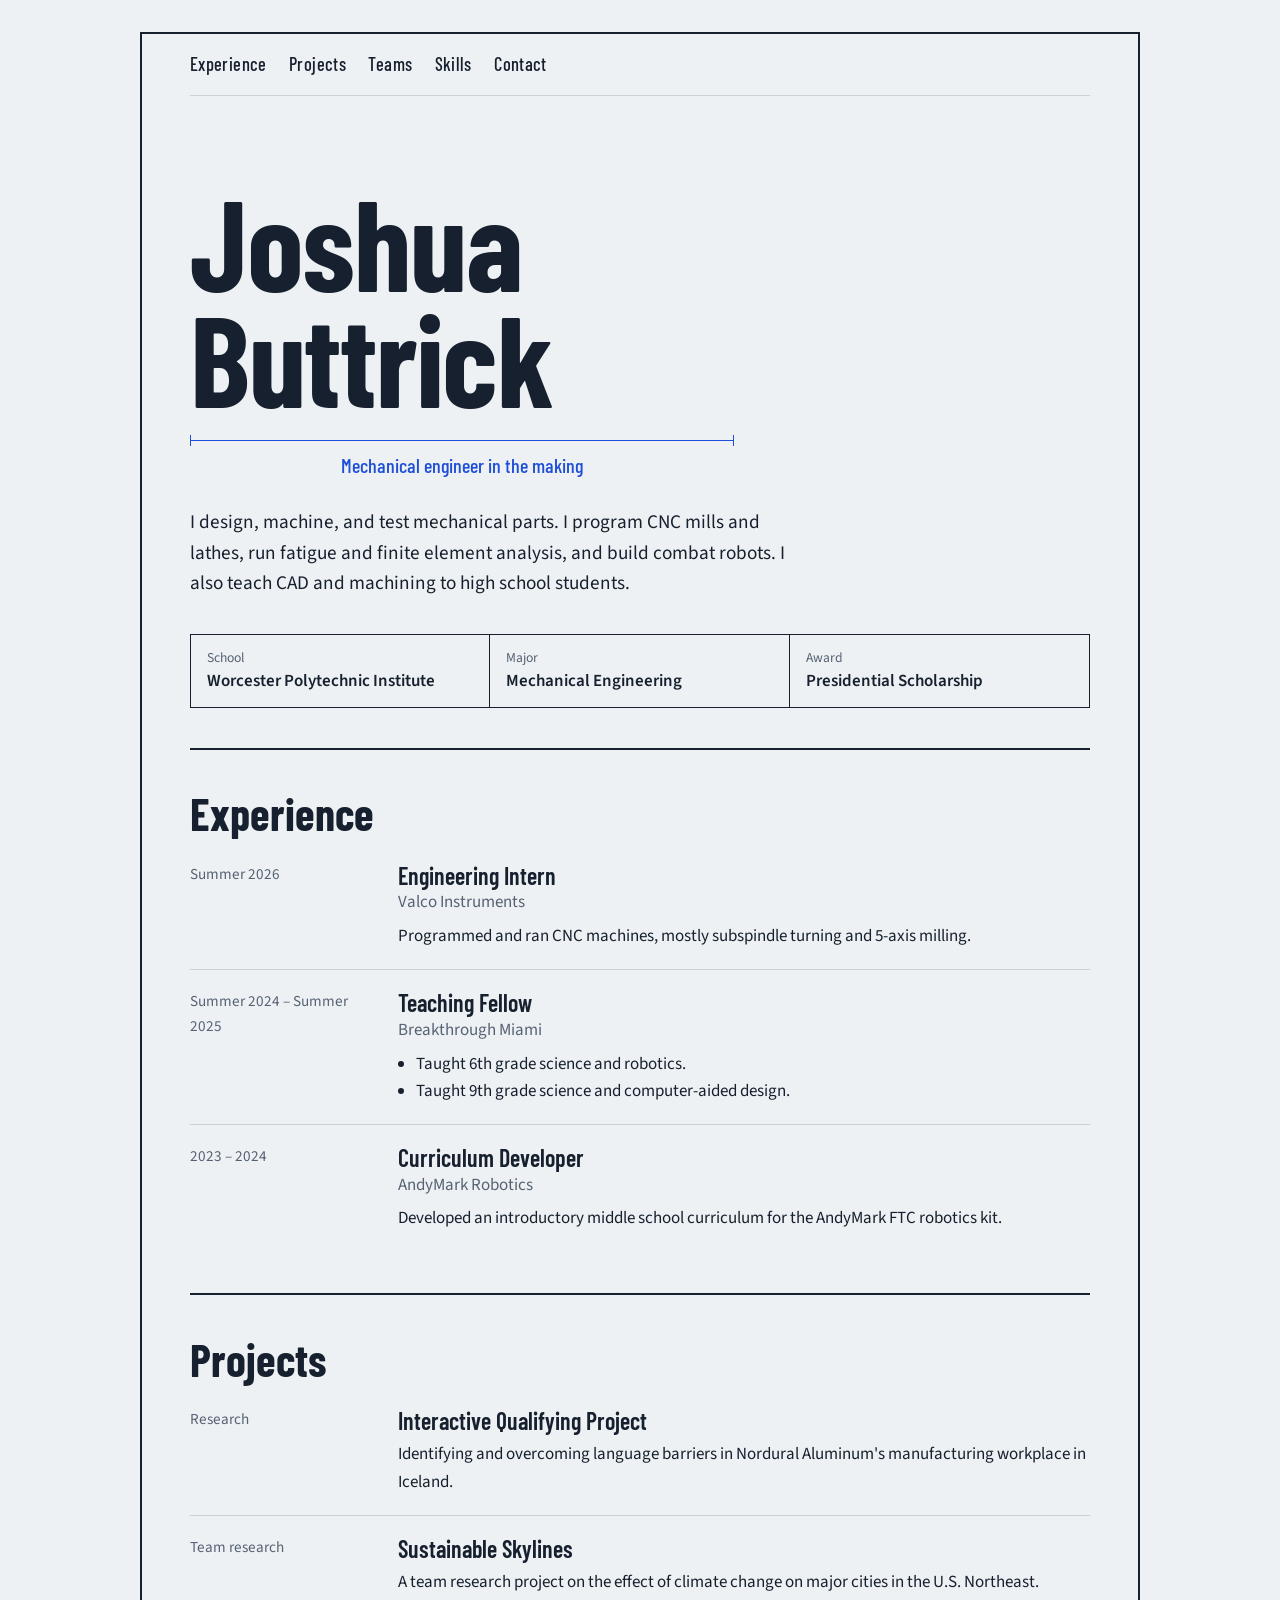
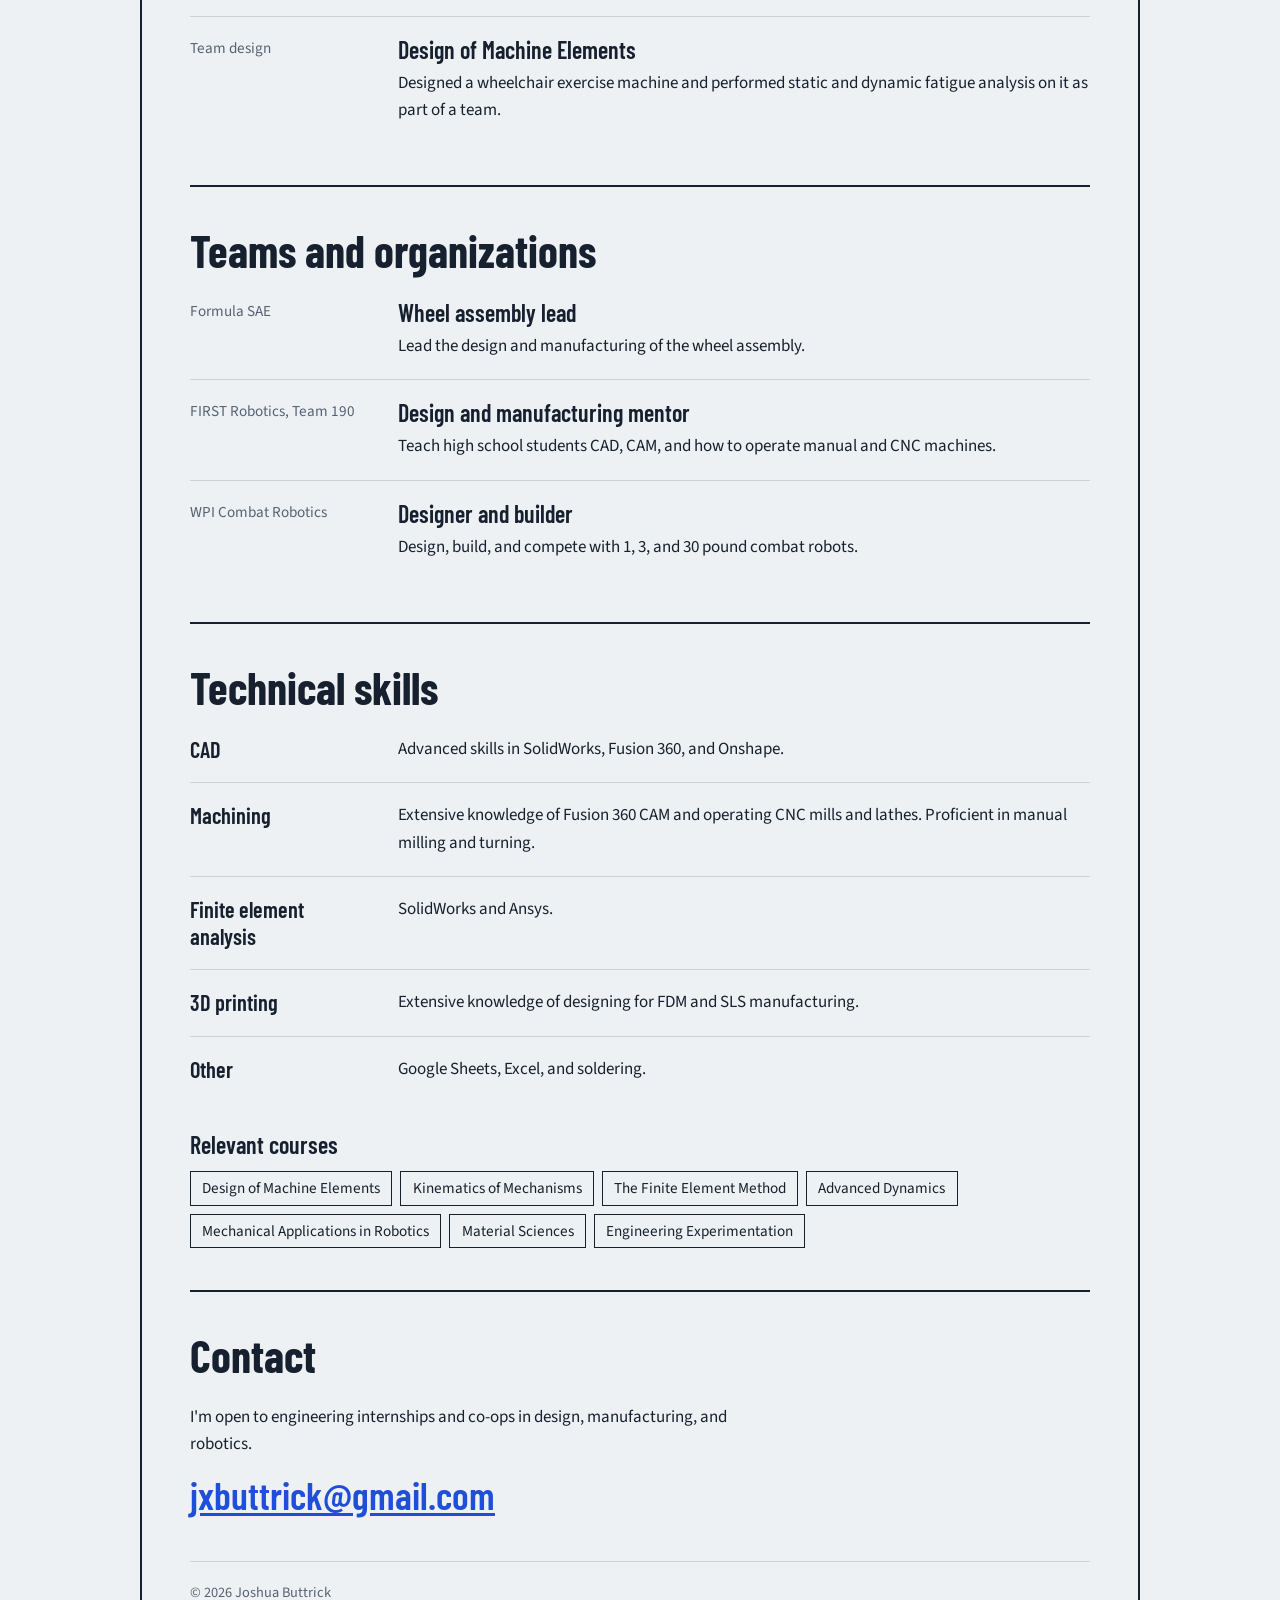
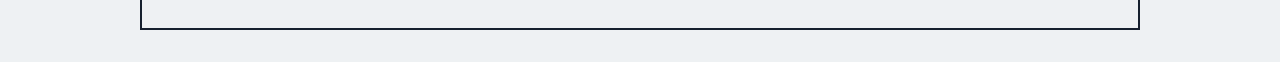
==== index.html @ f238e93f "Add files via upload" ====
<!DOCTYPE html>
<html lang="en">
<head>
<meta charset="utf-8">
<meta name="viewport" content="width=device-width, initial-scale=1">
<title>Joshua Buttrick – Mechanical Engineering Portfolio</title>
<meta name="description" content="Joshua Buttrick is a mechanical engineering student at WPI focused on CAD, CNC machining, FEA, and robotics.">
<link rel="icon" href="data:image/svg+xml,<svg xmlns=%22http://www.w3.org/2000/svg%22 viewBox=%220 0 100 100%22><text y=%22.9em%22 font-size=%2290%22>⚙️</text></svg>">
<link rel="preconnect" href="https://fonts.googleapis.com">
<link rel="preconnect" href="https://fonts.gstatic.com" crossorigin>
<link href="https://fonts.googleapis.com/css2?family=Barlow+Condensed:wght@500;600;700&family=Source+Sans+3:wght@400;600&display=swap" rel="stylesheet">
<style>
:root{
  --paper:#eef1f3; --ink:#16202e; --muted:#566274; --line:#16202e; --soft:#c9d1d9; --accent:#1f4fd8;
  --head:"Barlow Condensed","Arial Narrow",Arial,sans-serif;
  --body:"Source Sans 3","Segoe UI",Helvetica,Arial,sans-serif;
}
@media (prefers-color-scheme:dark){
  :root:not([data-theme="light"]){--paper:#10161f; --ink:#e7ecf1; --muted:#9aa7b6; --line:#e7ecf1; --soft:#2b3645; --accent:#7ea2ff}
}
*{box-sizing:border-box}
html{scroll-behavior:smooth}
body{margin:0;background:var(--paper);color:var(--ink);font:400 1.0625rem/1.6 var(--body)}
a{color:var(--accent);text-underline-offset:3px}
a:focus-visible{outline:2px solid var(--accent);outline-offset:3px}
.sheet{max-width:1000px;margin:clamp(.75rem,3vw,2rem) auto;border:2px solid var(--line);padding:0 clamp(1.1rem,4vw,3rem)}
nav{display:flex;gap:1.4rem;flex-wrap:wrap;padding:1rem 0;border-bottom:1px solid var(--soft);font-family:var(--head);font-size:1.15rem;font-weight:500;letter-spacing:.02em}
nav a{color:var(--ink);text-decoration:none}
nav a:hover{color:var(--accent)}
header{padding:clamp(2.5rem,8vw,5.5rem) 0 2.5rem}
h1{font:700 clamp(3.4rem,13vw,8rem)/.9 var(--head);margin:0;letter-spacing:-.01em}
.dim{position:relative;margin:1.6rem 0 0;border-top:1.5px solid var(--accent);max-width:34rem;padding-top:.5rem;color:var(--accent);font-family:var(--head);font-size:1.25rem;font-weight:500;text-align:center}
.dim::before,.dim::after{content:"";position:absolute;top:-6px;height:11px;border-left:1.5px solid var(--accent)}
.dim::before{left:0}.dim::after{right:0}
.lede{max-width:38rem;margin:1.6rem 0 0;font-size:1.2rem}
.title-block{display:grid;grid-template-columns:repeat(auto-fit,minmax(220px,1fr));border:1.5px solid var(--line);margin-top:2.2rem}
.title-block div{padding:.7rem 1rem;border-right:1.5px solid var(--line)}
.title-block div:last-child{border-right:0}
.title-block small{display:block;color:var(--muted);font-size:.85rem}
.title-block b{font-weight:600}
@media (max-width:700px){.title-block div{border-right:0;border-bottom:1.5px solid var(--line)}.title-block div:last-child{border-bottom:0}}
section{padding:2.6rem 0;border-top:2px solid var(--line)}
h2{font:700 clamp(2rem,5vw,2.8rem)/1 var(--head);margin:0 0 1.6rem}
h3{font:600 1.5rem/1.15 var(--head);margin:0}
.row{display:grid;grid-template-columns:11rem 1fr;gap:.4rem 2rem;padding:1.2rem 0;border-top:1px solid var(--soft)}
.row:first-of-type{border-top:0;padding-top:0}
.when{color:var(--muted);font-size:.95rem}
.row p,.row ul{margin:.4rem 0 0}
.row ul{padding-left:1.1rem}
.org{color:var(--muted)}
@media (max-width:700px){.row{grid-template-columns:1fr}}
dl{margin:0}
dl .row dt{font:600 1.4rem/1.2 var(--head)}
dl .row dd{margin:0}
.courses{display:flex;flex-wrap:wrap;gap:.5rem}
.courses span{border:1px solid var(--line);padding:.25rem .7rem;font-size:.95rem}
.contact p{max-width:34rem;margin:0 0 1rem}
.contact .big{font:600 clamp(1.6rem,5vw,2.4rem)/1.1 var(--head)}
footer{padding:1.2rem 0 1.5rem;border-top:1px solid var(--soft);color:var(--muted);font-size:.9rem}
@media (prefers-reduced-motion:reduce){html{scroll-behavior:auto}}
</style>
</head>
<body>
<div class="sheet">
  <nav aria-label="Sections">
    <a href="#experience">Experience</a>
    <a href="#projects">Projects</a>
    <a href="#teams">Teams</a>
    <a href="#skills">Skills</a>
    <a href="#contact">Contact</a>
  </nav>

  <header>
    <h1>Joshua<br>Buttrick</h1>
    <div class="dim">Mechanical engineer in the making</div>
    <p class="lede">I design, machine, and test mechanical parts. I program CNC mills and lathes, run fatigue and finite element analysis, and build combat robots. I also teach CAD and machining to high school students.</p>
    <div class="title-block">
      <div><small>School</small><b>Worcester Polytechnic Institute</b></div>
      <div><small>Major</small><b>Mechanical Engineering</b></div>
      <div><small>Award</small><b>Presidential Scholarship</b></div>
    </div>
  </header>

  <section id="experience">
    <h2>Experience</h2>
    <div class="row">
      <div class="when">Summer 2026</div>
      <div>
        <h3>Engineering Intern</h3>
        <div class="org">Valco Instruments</div>
        <p>Programmed and ran CNC machines, mostly subspindle turning and 5-axis milling.</p>
      </div>
    </div>
    <div class="row">
      <div class="when">Summer 2024 – Summer 2025</div>
      <div>
        <h3>Teaching Fellow</h3>
        <div class="org">Breakthrough Miami</div>
        <ul>
          <li>Taught 6th grade science and robotics.</li>
          <li>Taught 9th grade science and computer-aided design.</li>
        </ul>
      </div>
    </div>
    <div class="row">
      <div class="when">2023 – 2024</div>
      <div>
        <h3>Curriculum Developer</h3>
        <div class="org">AndyMark Robotics</div>
        <p>Developed an introductory middle school curriculum for the AndyMark FTC robotics kit.</p>
      </div>
    </div>
  </section>

  <section id="projects">
    <h2>Projects</h2>
    <div class="row">
      <div class="when">Research</div>
      <div>
        <h3>Interactive Qualifying Project</h3>
        <p>Identifying and overcoming language barriers in Nordural Aluminum's manufacturing workplace in Iceland.</p>
      </div>
    </div>
    <div class="row">
      <div class="when">Team research</div>
      <div>
        <h3>Sustainable Skylines</h3>
        <p>A team research project on the effect of climate change on major cities in the U.S. Northeast.</p>
      </div>
    </div>
    <div class="row">
      <div class="when">Team design</div>
      <div>
        <h3>Design of Machine Elements</h3>
        <p>Designed a wheelchair exercise machine and performed static and dynamic fatigue analysis on it as part of a team.</p>
      </div>
    </div>
  </section>

  <section id="teams">
    <h2>Teams and organizations</h2>
    <div class="row">
      <div class="when">Formula SAE</div>
      <div>
        <h3>Wheel assembly lead</h3>
        <p>Lead the design and manufacturing of the wheel assembly.</p>
      </div>
    </div>
    <div class="row">
      <div class="when">FIRST Robotics, Team 190</div>
      <div>
        <h3>Design and manufacturing mentor</h3>
        <p>Teach high school students CAD, CAM, and how to operate manual and CNC machines.</p>
      </div>
    </div>
    <div class="row">
      <div class="when">WPI Combat Robotics</div>
      <div>
        <h3>Designer and builder</h3>
        <p>Design, build, and compete with 1, 3, and 30 pound combat robots.</p>
      </div>
    </div>
  </section>

  <section id="skills">
    <h2>Technical skills</h2>
    <dl>
      <div class="row"><dt>CAD</dt><dd>Advanced skills in SolidWorks, Fusion 360, and Onshape.</dd></div>
      <div class="row"><dt>Machining</dt><dd>Extensive knowledge of Fusion 360 CAM and operating CNC mills and lathes. Proficient in manual milling and turning.</dd></div>
      <div class="row"><dt>Finite element analysis</dt><dd>SolidWorks and Ansys.</dd></div>
      <div class="row"><dt>3D printing</dt><dd>Extensive knowledge of designing for FDM and SLS manufacturing.</dd></div>
      <div class="row"><dt>Other</dt><dd>Google Sheets, Excel, and soldering.</dd></div>
    </dl>
    <h3 style="margin:1.8rem 0 .8rem">Relevant courses</h3>
    <div class="courses">
      <span>Design of Machine Elements</span><span>Kinematics of Mechanisms</span><span>The Finite Element Method</span><span>Advanced Dynamics</span><span>Mechanical Applications in Robotics</span><span>Material Sciences</span><span>Engineering Experimentation</span>
    </div>
  </section>

  <section id="contact" class="contact">
    <h2>Contact</h2>
    <p>I'm open to engineering internships and co-ops in design, manufacturing, and robotics.</p>
    <a class="big" href="mailto:jxbuttrick@gmail.com">jxbuttrick@gmail.com</a>
  </section>

  <footer>© <span id="y">2026</span> Joshua Buttrick</footer>
</div>
<script>document.getElementById("y").textContent=new Date().getFullYear();</script>
</body>
</html>
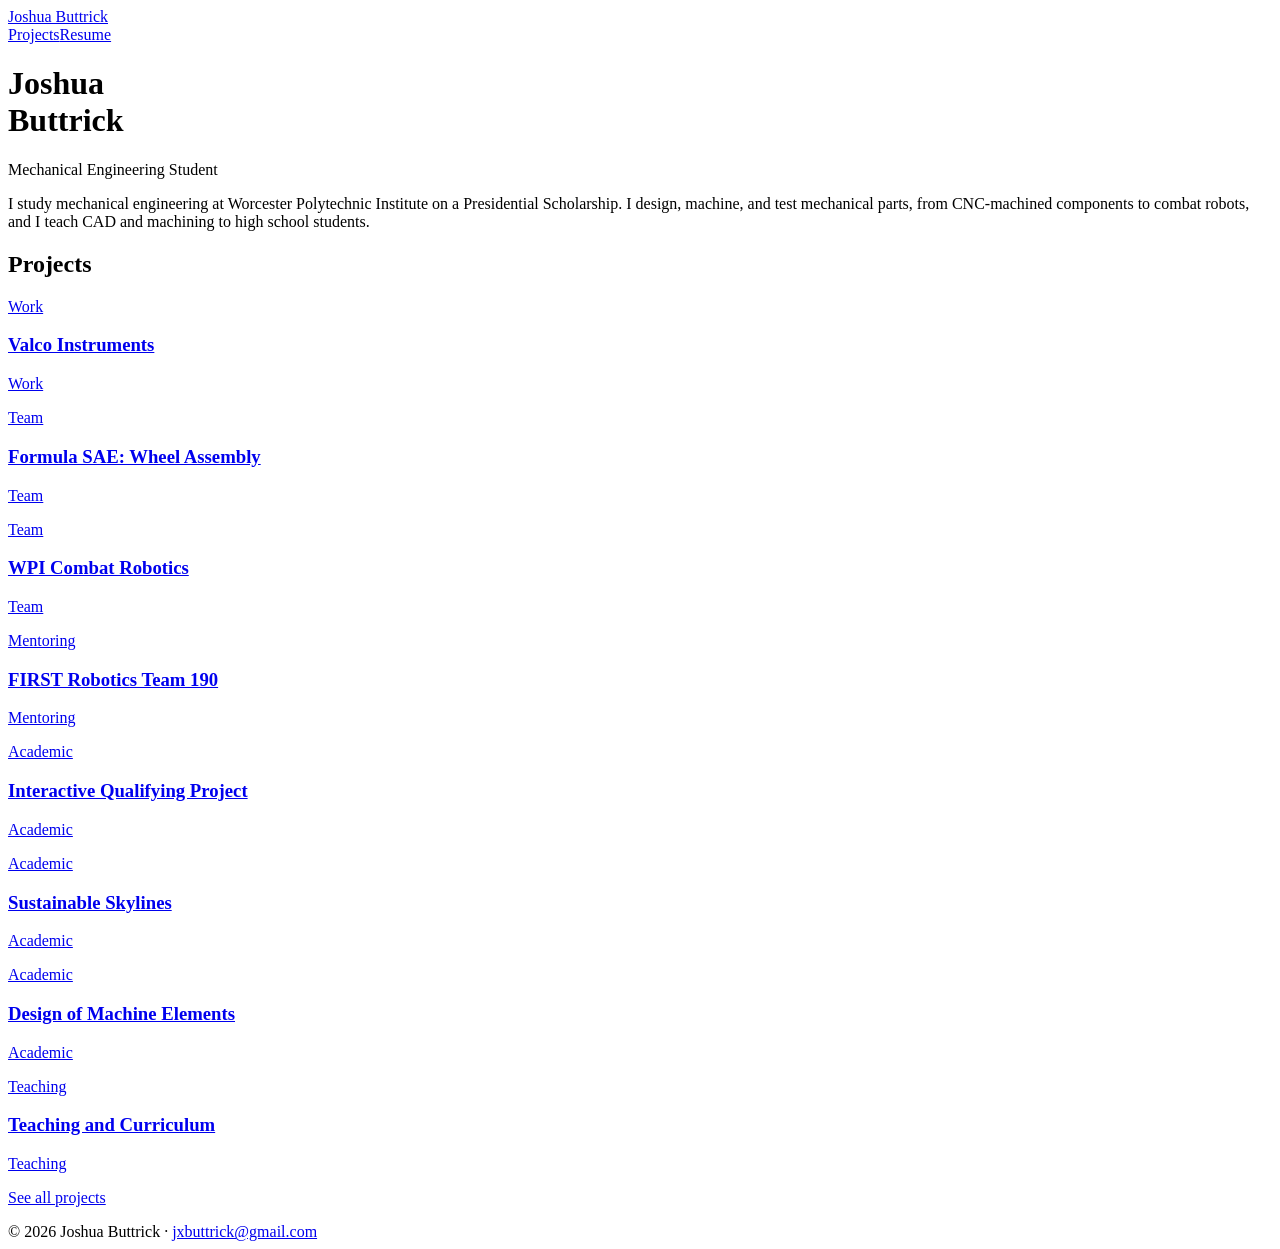
==== commit 4d457ce2: "Update index.html" ====
--- a/index.html
+++ b/index.html
@@ -1,190 +1,14 @@
 <!DOCTYPE html>
-<html lang="en">
-<head>
-<meta charset="utf-8">
-<meta name="viewport" content="width=device-width, initial-scale=1">
-<title>Joshua Buttrick – Mechanical Engineering Portfolio</title>
-<meta name="description" content="Joshua Buttrick is a mechanical engineering student at WPI focused on CAD, CNC machining, FEA, and robotics.">
-<link rel="icon" href="data:image/svg+xml,<svg xmlns=%22http://www.w3.org/2000/svg%22 viewBox=%220 0 100 100%22><text y=%22.9em%22 font-size=%2290%22>⚙️</text></svg>">
-<link rel="preconnect" href="https://fonts.googleapis.com">
-<link rel="preconnect" href="https://fonts.gstatic.com" crossorigin>
+<html lang="en"><head><meta charset="utf-8"><meta name="viewport" content="width=device-width, initial-scale=1">
+<title>Joshua Buttrick | Mechanical Engineering Portfolio</title><meta name="description" content="Joshua Buttrick is a mechanical engineering student at WPI focused on CAD, CNC machining, FEA, and robotics.">
+<link rel="preconnect" href="https://fonts.googleapis.com"><link rel="preconnect" href="https://fonts.gstatic.com" crossorigin>
 <link href="https://fonts.googleapis.com/css2?family=Barlow+Condensed:wght@500;600;700&family=Source+Sans+3:wght@400;600&display=swap" rel="stylesheet">
-<style>
-:root{
-  --paper:#eef1f3; --ink:#16202e; --muted:#566274; --line:#16202e; --soft:#c9d1d9; --accent:#1f4fd8;
-  --head:"Barlow Condensed","Arial Narrow",Arial,sans-serif;
-  --body:"Source Sans 3","Segoe UI",Helvetica,Arial,sans-serif;
-}
-@media (prefers-color-scheme:dark){
-  :root:not([data-theme="light"]){--paper:#10161f; --ink:#e7ecf1; --muted:#9aa7b6; --line:#e7ecf1; --soft:#2b3645; --accent:#7ea2ff}
-}
-*{box-sizing:border-box}
-html{scroll-behavior:smooth}
-body{margin:0;background:var(--paper);color:var(--ink);font:400 1.0625rem/1.6 var(--body)}
-a{color:var(--accent);text-underline-offset:3px}
-a:focus-visible{outline:2px solid var(--accent);outline-offset:3px}
-.sheet{max-width:1000px;margin:clamp(.75rem,3vw,2rem) auto;border:2px solid var(--line);padding:0 clamp(1.1rem,4vw,3rem)}
-nav{display:flex;gap:1.4rem;flex-wrap:wrap;padding:1rem 0;border-bottom:1px solid var(--soft);font-family:var(--head);font-size:1.15rem;font-weight:500;letter-spacing:.02em}
-nav a{color:var(--ink);text-decoration:none}
-nav a:hover{color:var(--accent)}
-header{padding:clamp(2.5rem,8vw,5.5rem) 0 2.5rem}
-h1{font:700 clamp(3.4rem,13vw,8rem)/.9 var(--head);margin:0;letter-spacing:-.01em}
-.dim{position:relative;margin:1.6rem 0 0;border-top:1.5px solid var(--accent);max-width:34rem;padding-top:.5rem;color:var(--accent);font-family:var(--head);font-size:1.25rem;font-weight:500;text-align:center}
-.dim::before,.dim::after{content:"";position:absolute;top:-6px;height:11px;border-left:1.5px solid var(--accent)}
-.dim::before{left:0}.dim::after{right:0}
-.lede{max-width:38rem;margin:1.6rem 0 0;font-size:1.2rem}
-.title-block{display:grid;grid-template-columns:repeat(auto-fit,minmax(220px,1fr));border:1.5px solid var(--line);margin-top:2.2rem}
-.title-block div{padding:.7rem 1rem;border-right:1.5px solid var(--line)}
-.title-block div:last-child{border-right:0}
-.title-block small{display:block;color:var(--muted);font-size:.85rem}
-.title-block b{font-weight:600}
-@media (max-width:700px){.title-block div{border-right:0;border-bottom:1.5px solid var(--line)}.title-block div:last-child{border-bottom:0}}
-section{padding:2.6rem 0;border-top:2px solid var(--line)}
-h2{font:700 clamp(2rem,5vw,2.8rem)/1 var(--head);margin:0 0 1.6rem}
-h3{font:600 1.5rem/1.15 var(--head);margin:0}
-.row{display:grid;grid-template-columns:11rem 1fr;gap:.4rem 2rem;padding:1.2rem 0;border-top:1px solid var(--soft)}
-.row:first-of-type{border-top:0;padding-top:0}
-.when{color:var(--muted);font-size:.95rem}
-.row p,.row ul{margin:.4rem 0 0}
-.row ul{padding-left:1.1rem}
-.org{color:var(--muted)}
-@media (max-width:700px){.row{grid-template-columns:1fr}}
-dl{margin:0}
-dl .row dt{font:600 1.4rem/1.2 var(--head)}
-dl .row dd{margin:0}
-.courses{display:flex;flex-wrap:wrap;gap:.5rem}
-.courses span{border:1px solid var(--line);padding:.25rem .7rem;font-size:.95rem}
-.contact p{max-width:34rem;margin:0 0 1rem}
-.contact .big{font:600 clamp(1.6rem,5vw,2.4rem)/1.1 var(--head)}
-footer{padding:1.2rem 0 1.5rem;border-top:1px solid var(--soft);color:var(--muted);font-size:.9rem}
-@media (prefers-reduced-motion:reduce){html{scroll-behavior:auto}}
-</style>
-</head>
-<body>
-<div class="sheet">
-  <nav aria-label="Sections">
-    <a href="#experience">Experience</a>
-    <a href="#projects">Projects</a>
-    <a href="#teams">Teams</a>
-    <a href="#skills">Skills</a>
-    <a href="#contact">Contact</a>
-  </nav>
-
-  <header>
-    <h1>Joshua<br>Buttrick</h1>
-    <div class="dim">Mechanical engineer in the making</div>
-    <p class="lede">I design, machine, and test mechanical parts. I program CNC mills and lathes, run fatigue and finite element analysis, and build combat robots. I also teach CAD and machining to high school students.</p>
-    <div class="title-block">
-      <div><small>School</small><b>Worcester Polytechnic Institute</b></div>
-      <div><small>Major</small><b>Mechanical Engineering</b></div>
-      <div><small>Award</small><b>Presidential Scholarship</b></div>
-    </div>
-  </header>
-
-  <section id="experience">
-    <h2>Experience</h2>
-    <div class="row">
-      <div class="when">Summer 2026</div>
-      <div>
-        <h3>Engineering Intern</h3>
-        <div class="org">Valco Instruments</div>
-        <p>Programmed and ran CNC machines, mostly subspindle turning and 5-axis milling.</p>
-      </div>
-    </div>
-    <div class="row">
-      <div class="when">Summer 2024 – Summer 2025</div>
-      <div>
-        <h3>Teaching Fellow</h3>
-        <div class="org">Breakthrough Miami</div>
-        <ul>
-          <li>Taught 6th grade science and robotics.</li>
-          <li>Taught 9th grade science and computer-aided design.</li>
-        </ul>
-      </div>
-    </div>
-    <div class="row">
-      <div class="when">2023 – 2024</div>
-      <div>
-        <h3>Curriculum Developer</h3>
-        <div class="org">AndyMark Robotics</div>
-        <p>Developed an introductory middle school curriculum for the AndyMark FTC robotics kit.</p>
-      </div>
-    </div>
-  </section>
-
-  <section id="projects">
-    <h2>Projects</h2>
-    <div class="row">
-      <div class="when">Research</div>
-      <div>
-        <h3>Interactive Qualifying Project</h3>
-        <p>Identifying and overcoming language barriers in Nordural Aluminum's manufacturing workplace in Iceland.</p>
-      </div>
-    </div>
-    <div class="row">
-      <div class="when">Team research</div>
-      <div>
-        <h3>Sustainable Skylines</h3>
-        <p>A team research project on the effect of climate change on major cities in the U.S. Northeast.</p>
-      </div>
-    </div>
-    <div class="row">
-      <div class="when">Team design</div>
-      <div>
-        <h3>Design of Machine Elements</h3>
-        <p>Designed a wheelchair exercise machine and performed static and dynamic fatigue analysis on it as part of a team.</p>
-      </div>
-    </div>
-  </section>
-
-  <section id="teams">
-    <h2>Teams and organizations</h2>
-    <div class="row">
-      <div class="when">Formula SAE</div>
-      <div>
-        <h3>Wheel assembly lead</h3>
-        <p>Lead the design and manufacturing of the wheel assembly.</p>
-      </div>
-    </div>
-    <div class="row">
-      <div class="when">FIRST Robotics, Team 190</div>
-      <div>
-        <h3>Design and manufacturing mentor</h3>
-        <p>Teach high school students CAD, CAM, and how to operate manual and CNC machines.</p>
-      </div>
-    </div>
-    <div class="row">
-      <div class="when">WPI Combat Robotics</div>
-      <div>
-        <h3>Designer and builder</h3>
-        <p>Design, build, and compete with 1, 3, and 30 pound combat robots.</p>
-      </div>
-    </div>
-  </section>
-
-  <section id="skills">
-    <h2>Technical skills</h2>
-    <dl>
-      <div class="row"><dt>CAD</dt><dd>Advanced skills in SolidWorks, Fusion 360, and Onshape.</dd></div>
-      <div class="row"><dt>Machining</dt><dd>Extensive knowledge of Fusion 360 CAM and operating CNC mills and lathes. Proficient in manual milling and turning.</dd></div>
-      <div class="row"><dt>Finite element analysis</dt><dd>SolidWorks and Ansys.</dd></div>
-      <div class="row"><dt>3D printing</dt><dd>Extensive knowledge of designing for FDM and SLS manufacturing.</dd></div>
-      <div class="row"><dt>Other</dt><dd>Google Sheets, Excel, and soldering.</dd></div>
-    </dl>
-    <h3 style="margin:1.8rem 0 .8rem">Relevant courses</h3>
-    <div class="courses">
-      <span>Design of Machine Elements</span><span>Kinematics of Mechanisms</span><span>The Finite Element Method</span><span>Advanced Dynamics</span><span>Mechanical Applications in Robotics</span><span>Material Sciences</span><span>Engineering Experimentation</span>
-    </div>
-  </section>
-
-  <section id="contact" class="contact">
-    <h2>Contact</h2>
-    <p>I'm open to engineering internships and co-ops in design, manufacturing, and robotics.</p>
-    <a class="big" href="mailto:jxbuttrick@gmail.com">jxbuttrick@gmail.com</a>
-  </section>
-
-  <footer>© <span id="y">2026</span> Joshua Buttrick</footer>
-</div>
-<script>document.getElementById("y").textContent=new Date().getFullYear();</script>
-</body>
-</html>
+<link rel="stylesheet" href="style.css"></head><body>
+<header class="top"><div class="wrap"><a href="index.html">Joshua Buttrick</a>
+<nav aria-label="Main"><a href="projects/index.html">Projects</a><a href="resume.html">Resume</a></nav></div></header>
+<main class="wrap"><div class="hero"><h1>Joshua<br>Buttrick</h1>
+<div class="dim">Mechanical Engineering Student</div>
+<p class="lede">I study mechanical engineering at Worcester Polytechnic Institute on a Presidential Scholarship. I design, machine, and test mechanical parts, from CNC-machined components to combat robots, and I teach CAD and machining to high school students.</p></div>
+<section><h2>Projects</h2><div class="grid"><a class="card" href="projects/valco.html"><div class="thumb">Work<img src="img/valco.jpg" alt="" loading="lazy" onerror="this.remove()"></div><h3>Valco Instruments</h3><p>Work</p></a><a class="card" href="projects/formula-sae.html"><div class="thumb">Team<img src="img/formula-sae.jpg" alt="" loading="lazy" onerror="this.remove()"></div><h3>Formula SAE: Wheel Assembly</h3><p>Team</p></a><a class="card" href="projects/combat-robotics.html"><div class="thumb">Team<img src="img/combat-robotics.jpg" alt="" loading="lazy" onerror="this.remove()"></div><h3>WPI Combat Robotics</h3><p>Team</p></a><a class="card" href="projects/frc-team-190.html"><div class="thumb">Mentoring<img src="img/frc-team-190.jpg" alt="" loading="lazy" onerror="this.remove()"></div><h3>FIRST Robotics Team 190</h3><p>Mentoring</p></a><a class="card" href="projects/iqp.html"><div class="thumb">Academic<img src="img/iqp.jpg" alt="" loading="lazy" onerror="this.remove()"></div><h3>Interactive Qualifying Project</h3><p>Academic</p></a><a class="card" href="projects/sustainable-skylines.html"><div class="thumb">Academic<img src="img/sustainable-skylines.jpg" alt="" loading="lazy" onerror="this.remove()"></div><h3>Sustainable Skylines</h3><p>Academic</p></a><a class="card" href="projects/machine-elements.html"><div class="thumb">Academic<img src="img/machine-elements.jpg" alt="" loading="lazy" onerror="this.remove()"></div><h3>Design of Machine Elements</h3><p>Academic</p></a><a class="card" href="projects/teaching.html"><div class="thumb">Teaching<img src="img/teaching.jpg" alt="" loading="lazy" onerror="this.remove()"></div><h3>Teaching and Curriculum</h3><p>Teaching</p></a></div>
+<p class="more"><a href="projects/index.html">See all projects</a></p></section></main><footer><div class="wrap">© <span id="y">2026</span> Joshua Buttrick · <a href="mailto:jxbuttrick@gmail.com">jxbuttrick@gmail.com</a></div></footer>
+<script>document.getElementById("y").textContent=new Date().getFullYear();</script></body></html>
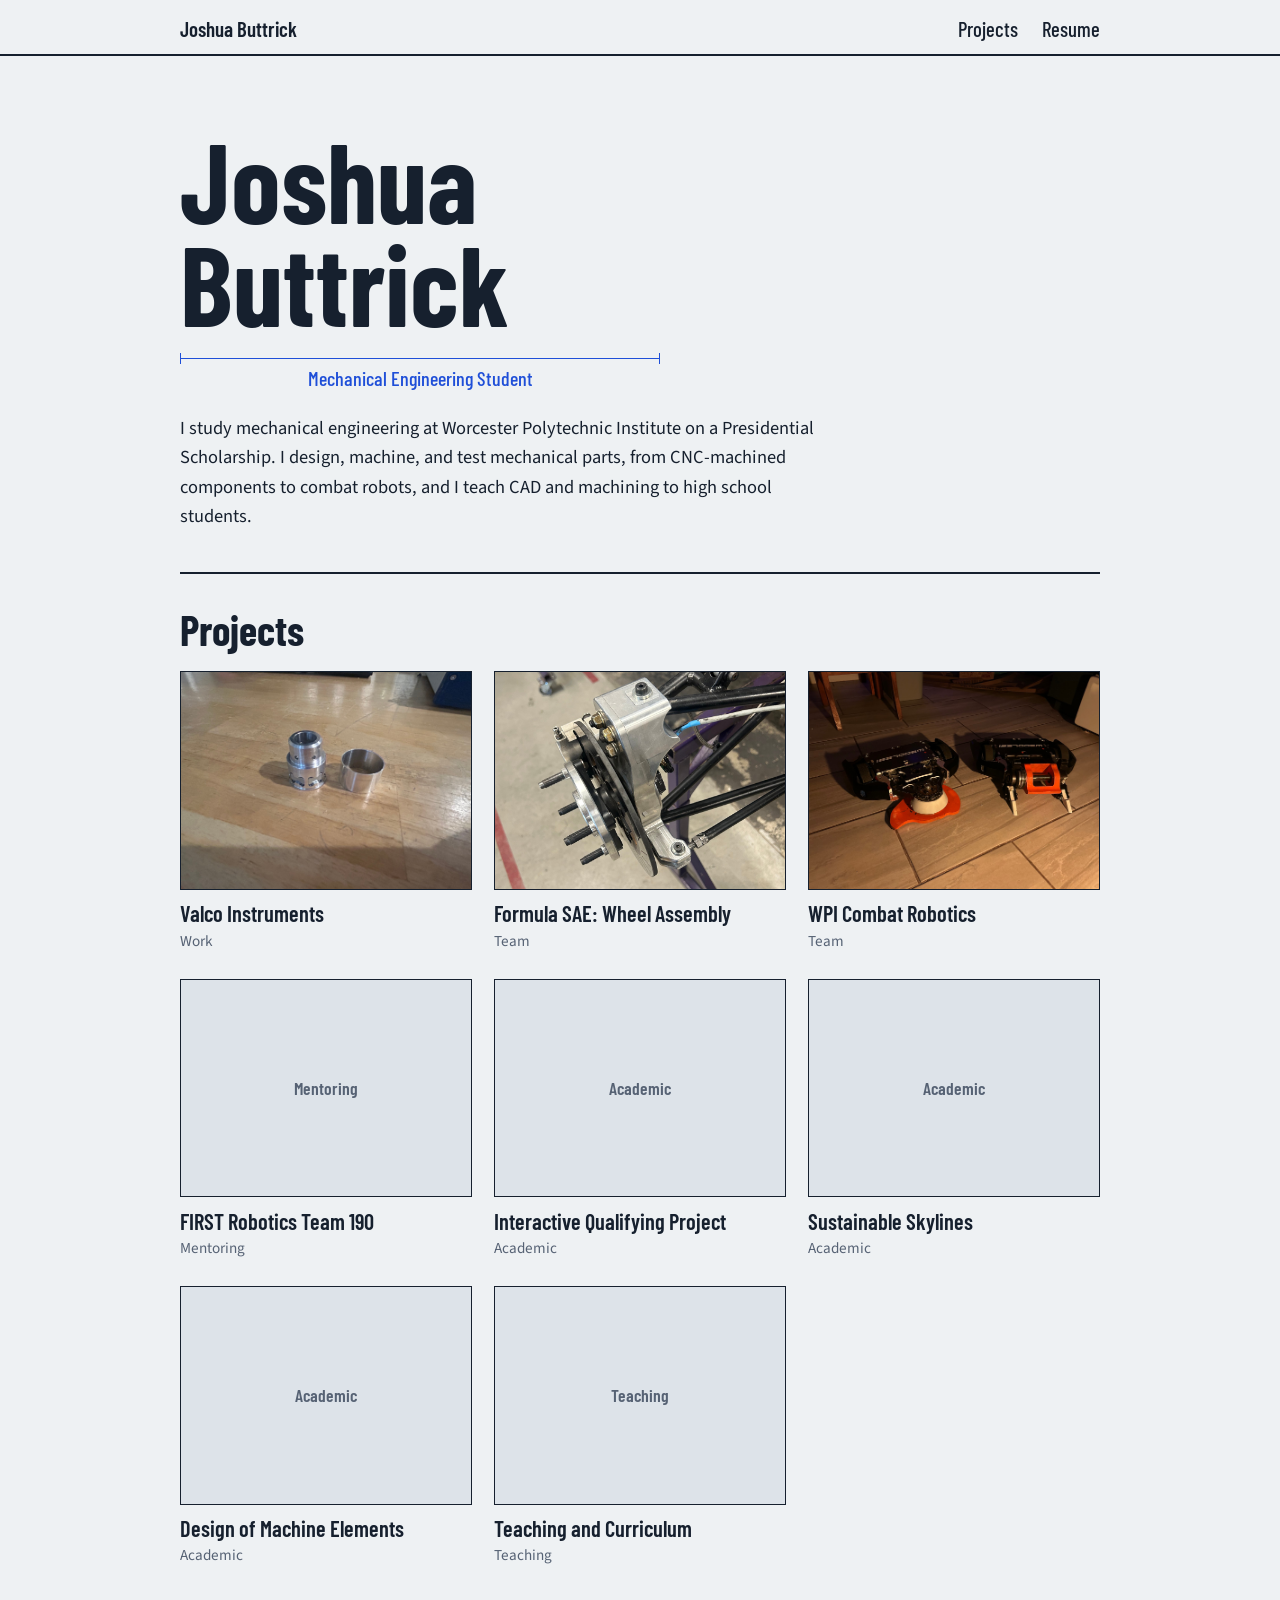
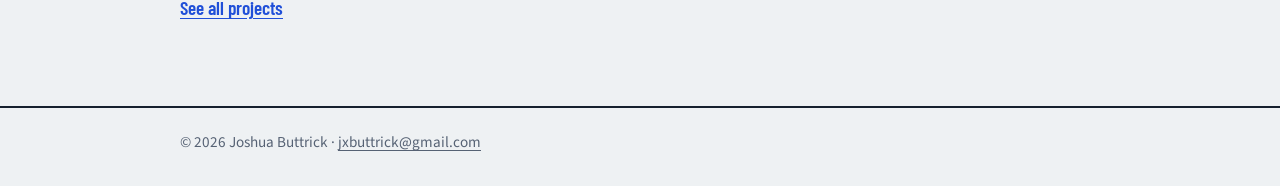
==== commit 8269f32a: "Add files via upload" ====
--- a/index.html
+++ b/index.html
@@ -11,4 +11,4 @@
 <p class="lede">I study mechanical engineering at Worcester Polytechnic Institute on a Presidential Scholarship. I design, machine, and test mechanical parts, from CNC-machined components to combat robots, and I teach CAD and machining to high school students.</p></div>
 <section><h2>Projects</h2><div class="grid"><a class="card" href="projects/valco.html"><div class="thumb">Work<img src="img/valco.jpg" alt="" loading="lazy" onerror="this.remove()"></div><h3>Valco Instruments</h3><p>Work</p></a><a class="card" href="projects/formula-sae.html"><div class="thumb">Team<img src="img/formula-sae.jpg" alt="" loading="lazy" onerror="this.remove()"></div><h3>Formula SAE: Wheel Assembly</h3><p>Team</p></a><a class="card" href="projects/combat-robotics.html"><div class="thumb">Team<img src="img/combat-robotics.jpg" alt="" loading="lazy" onerror="this.remove()"></div><h3>WPI Combat Robotics</h3><p>Team</p></a><a class="card" href="projects/frc-team-190.html"><div class="thumb">Mentoring<img src="img/frc-team-190.jpg" alt="" loading="lazy" onerror="this.remove()"></div><h3>FIRST Robotics Team 190</h3><p>Mentoring</p></a><a class="card" href="projects/iqp.html"><div class="thumb">Academic<img src="img/iqp.jpg" alt="" loading="lazy" onerror="this.remove()"></div><h3>Interactive Qualifying Project</h3><p>Academic</p></a><a class="card" href="projects/sustainable-skylines.html"><div class="thumb">Academic<img src="img/sustainable-skylines.jpg" alt="" loading="lazy" onerror="this.remove()"></div><h3>Sustainable Skylines</h3><p>Academic</p></a><a class="card" href="projects/machine-elements.html"><div class="thumb">Academic<img src="img/machine-elements.jpg" alt="" loading="lazy" onerror="this.remove()"></div><h3>Design of Machine Elements</h3><p>Academic</p></a><a class="card" href="projects/teaching.html"><div class="thumb">Teaching<img src="img/teaching.jpg" alt="" loading="lazy" onerror="this.remove()"></div><h3>Teaching and Curriculum</h3><p>Teaching</p></a></div>
 <p class="more"><a href="projects/index.html">See all projects</a></p></section></main><footer><div class="wrap">© <span id="y">2026</span> Joshua Buttrick · <a href="mailto:jxbuttrick@gmail.com">jxbuttrick@gmail.com</a></div></footer>
-<script>document.getElementById("y").textContent=new Date().getFullYear();</script></body></html>
+<script>document.getElementById("y").textContent=new Date().getFullYear();</script></body></html>
--- a/style.css
+++ b/style.css
@@ -0,0 +1,56 @@
+:root{--paper:#eef1f3;--ink:#16202e;--muted:#566274;--soft:#c9d1d9;--tile:#dde3e9;--accent:#1f4fd8;
+--head:"Barlow Condensed","Arial Narrow",Arial,sans-serif;--body:"Source Sans 3","Segoe UI",Helvetica,Arial,sans-serif}
+@media (prefers-color-scheme:dark){:root{--paper:#10161f;--ink:#e7ecf1;--muted:#9aa7b6;--soft:#2b3645;--tile:#1a2330;--accent:#7ea2ff}}
+*{box-sizing:border-box}
+html{scroll-behavior:smooth}
+body{margin:0;background:var(--paper);color:var(--ink);font:400 1.0625rem/1.6 var(--body)}
+a{color:var(--accent);text-underline-offset:3px}
+a:focus-visible{outline:2px solid var(--accent);outline-offset:3px}
+.wrap{max-width:1000px;margin:0 auto;padding:0 clamp(1.1rem,4vw,2.5rem)}
+.top{border-bottom:2px solid var(--ink)}
+.top .wrap{display:flex;justify-content:space-between;align-items:baseline;padding-top:1rem;padding-bottom:.8rem;font:600 1.3rem var(--head)}
+.top a{color:var(--ink);text-decoration:none}
+.top a:hover{color:var(--accent)}
+.top nav{display:flex;gap:1.5rem;font-weight:500}
+h1{font:700 clamp(3.2rem,12vw,7rem)/.92 var(--head);margin:0}
+h2{font:700 clamp(1.9rem,5vw,2.6rem)/1 var(--head);margin:0 0 1.3rem}
+h3{font:600 1.4rem/1.15 var(--head);margin:0}
+.hero{padding:clamp(2.2rem,7vw,4.5rem) 0 2.5rem}
+.dim{position:relative;margin:1.5rem 0 0;border-top:1.5px solid var(--accent);max-width:30rem;padding-top:.45rem;color:var(--accent);font:500 1.25rem var(--head);text-align:center}
+.dim::before,.dim::after{content:"";position:absolute;top:-6px;height:11px;border-left:1.5px solid var(--accent)}
+.dim::before{left:0}.dim::after{right:0}
+.lede{max-width:40rem;margin:1.5rem 0 0;font-size:1.15rem}
+section{padding:2.2rem 0;border-top:2px solid var(--ink)}
+.grid{display:grid;grid-template-columns:repeat(auto-fill,minmax(250px,1fr));gap:1.6rem 1.4rem}
+.card{display:block;color:var(--ink);text-decoration:none}
+.thumb{position:relative;aspect-ratio:4/3;background:var(--tile);border:1.5px solid var(--ink);display:grid;place-items:center;overflow:hidden;font:600 1.1rem var(--head);color:var(--muted)}
+.thumb img{position:absolute;inset:0;width:100%;height:100%;object-fit:cover}
+.card h3{margin-top:.7rem}
+.card:hover h3,.card:focus-visible h3{color:var(--accent)}
+.card:hover .thumb{border-color:var(--accent)}
+.card p{margin:.1rem 0 0;color:var(--muted);font-size:.95rem}
+.more{margin-top:1.8rem;font:600 1.2rem var(--head)}
+.crumb{padding-top:1.6rem;font-size:.95rem}
+.meta{display:flex;flex-wrap:wrap;gap:.4rem 2rem;margin:1.2rem 0 0;color:var(--muted)}
+.meta b{color:var(--ink);font-weight:600}
+.prose{max-width:42rem}
+.prose p{margin:0 0 1rem}
+.prose ul{padding-left:1.2rem}
+.gallery{display:grid;grid-template-columns:repeat(auto-fit,minmax(280px,1fr));gap:1rem}
+.gallery img{width:100%;height:auto;border:1.5px solid var(--ink);display:block}
+section:has(.gallery:empty){display:none}
+.row{display:grid;grid-template-columns:12rem 1fr;gap:.3rem 2rem;padding:.9rem 0;border-top:1px solid var(--soft)}
+.row:first-of-type{border-top:0;padding-top:0}
+.row dt{font:600 1.35rem/1.2 var(--head)}.row dd{margin:0}
+dl{margin:0}
+.chips{display:flex;flex-wrap:wrap;gap:.5rem}
+.chips span{border:1px solid var(--ink);padding:.2rem .7rem;font-size:.95rem}
+.btn{display:inline-block;border:1.5px solid var(--ink);padding:.45rem 1.1rem;color:var(--ink);text-decoration:none;font:600 1.15rem var(--head)}
+.btn:hover{border-color:var(--accent);color:var(--accent)}
+footer{border-top:2px solid var(--ink);padding:1.4rem 0 2rem;margin-top:2rem;color:var(--muted);font-size:.95rem}
+footer a{color:var(--muted)}
+@media (max-width:700px){.row{grid-template-columns:1fr}}
+@media (prefers-reduced-motion:reduce){html{scroll-behavior:auto}}
+.gallery{align-items:start}
+.gallery a{display:block}
+.gallery video{width:100%;height:auto;border:1.5px solid var(--ink);display:block;background:#000}
